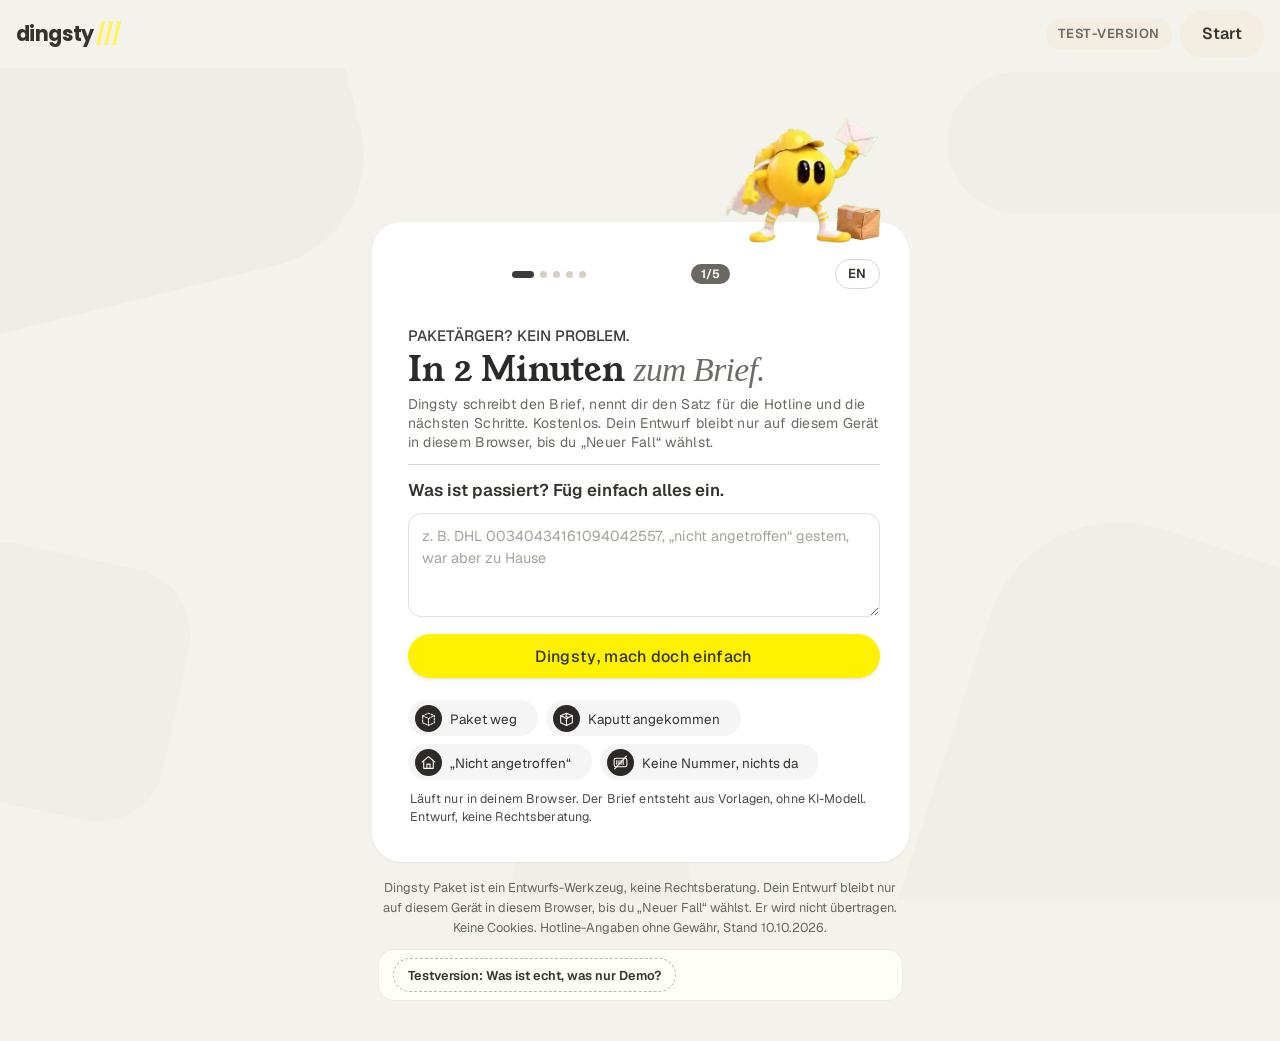
==== brief/index.html @ c8f21f04 "feat(dingsty): restore integrated paket and phone demo" ====
<!doctype html>
<html lang="de"><head><meta charset="utf-8"><meta name="viewport" content="width=device-width, initial-scale=1">
<title>Dingsty Paket: Brief an den Zusteller</title>
<meta name="description" content="Paket weg, kaputt oder nicht angetroffen? Dingsty führt dich in 5 kurzen Schritten zum fertigen Brief und zur richtigen Hotline. Kostenlos, nichts wird gespeichert.">
<style>
@font-face{font-family:"Poppins";font-weight:700;font-display:swap;src:url([data-uri]) format("woff")}
:root{--bg:#f4f2ed;--forest:#043f2e;--ink:#33332f;--muted:#6b665f;--y:#fff65d;--soft:#f3ecdd;--card:#fffdf8;--line:rgba(31,29,26,.12)}
*{box-sizing:border-box}html{-webkit-text-size-adjust:100%}
body{margin:0;min-height:100vh;background:var(--bg);overflow-x:hidden;color:var(--ink);font:17px/1.55 ui-sans-serif,system-ui,-apple-system,"Segoe UI",Roboto,sans-serif;display:flex;justify-content:center;padding:18px 14px 40px}
h1,h2,h3,.brand{font-family:"Poppins",ui-sans-serif,system-ui,sans-serif;font-weight:700;letter-spacing:-.03em}
.app{width:min(520px,100%)}
.top{display:flex;justify-content:space-between;align-items:center;padding:6px 4px 14px}
.brand{font-size:1.3rem}.brand i{font-style:normal;background:var(--y);border-radius:999px;padding:1px 9px;font-size:.72rem;margin-left:6px;vertical-align:3px}
.lang{min-width:48px;min-height:44px;border-radius:999px;border:1px solid var(--line);background:var(--card);font:inherit;font-weight:700;cursor:pointer}
.win{position:relative;background:var(--card);border:1px solid var(--line);border-radius:34px;box-shadow:0 24px 70px rgba(60,50,20,.12);padding:26px 20px 20px;overflow:visible;min-height:520px;margin-top:46px}
.prog{display:flex;justify-content:space-between;align-items:center;margin-bottom:14px;min-height:36px}
.dots{display:flex;gap:6px}.dots i{width:9px;height:9px;border-radius:50%;background:#e4dccb}.dots i.on{background:var(--ink);width:26px;border-radius:9px}.dots i.done{background:var(--forest)}
.pill{background:var(--y);border:1.5px solid var(--ink);border-radius:999px;font-weight:800;font-size:.85rem;padding:3px 12px}
.back{border:0;background:none;font:inherit;color:var(--muted);cursor:pointer;min-height:44px;padding:0 4px}
.slide{animation:in .38s cubic-bezier(.2,.8,.2,1)}
@keyframes in{from{opacity:0;transform:translateX(36px)}to{opacity:1;transform:none}}
@media (prefers-reduced-motion:reduce){.slide{animation:none}}
h1{font-size:clamp(1.8rem,7vw,2.3rem);line-height:1.05;margin:4px 0 8px}h2{font-size:1.5rem;line-height:1.1;margin:4px 0 8px}
.sub{color:var(--muted);margin:0 0 16px}
.hero{display:grid;grid-template-columns:1fr 78px;gap:10px;align-items:center}.hero img{width:78px;height:auto}
label.l{display:block;font-weight:700;margin:12px 0 6px;font-size:.95rem}
textarea,input[type=text],select{width:100%;font:inherit;border:1px solid rgba(31,29,26,.22);border-radius:16px;padding:12px 14px;background:#fff;color:var(--ink)}
textarea{min-height:92px;resize:vertical}
.go{margin-top:14px;width:100%;min-height:56px;border-radius:999px;border:1.5px solid var(--ink);background:var(--y);font:inherit;font-size:1.08rem;font-weight:800;cursor:pointer}
.go.dark{background:var(--ink);color:#fff}
.chips{display:flex;flex-wrap:wrap;gap:8px;margin-top:12px}
.chip{min-height:44px;padding:0 14px;border-radius:999px;border:1px solid var(--line);background:var(--soft);font:inherit;font-size:.95rem;cursor:pointer}
.chip.on{background:var(--ink);color:#fff;border-color:var(--ink)}
.two{display:grid;grid-template-columns:1fr 1fr;gap:10px}
.note{background:#fffbe0;border:1px dashed rgba(31,29,26,.3);border-radius:16px;padding:10px 14px;font-size:.92rem;margin:0 0 12px}
.letter{white-space:pre-wrap;background:#fff;border:1px solid var(--line);border-radius:18px;padding:14px;margin:10px 0;font-size:.95rem;max-height:46vh;overflow:auto}
.row{display:flex;gap:10px;flex-wrap:wrap;margin-top:10px}
.btn{min-height:48px;padding:0 18px;border-radius:999px;border:1.5px solid var(--ink);background:var(--card);font:inherit;font-weight:700;cursor:pointer}
.btn.primary{background:var(--ink);color:#fff}
.fine{font-size:.85rem;color:var(--muted);margin:10px 2px 0}
.hc{background:#fff;border:1px solid var(--line);border-radius:20px;padding:14px 16px;margin:10px 0}.hc h3{margin:0 0 4px;font-size:1.1rem}.hc .num{font-weight:800;font-size:1.15rem}.hc .num a{color:inherit}
.say{background:var(--y);border-radius:12px;padding:8px 12px;margin:8px 0;font-weight:700}.say small{display:block;font-weight:400;color:#3b3833}.unk{color:#8a3b12}
.meta{font-size:.85rem;color:var(--muted)}
.todo{list-style:none;padding:0;margin:8px 0}.todo li{display:flex;gap:12px;align-items:flex-start;background:#fff;border:1px solid var(--line);border-radius:16px;padding:12px 14px;margin:8px 0}
.todo input{width:22px;height:22px;margin-top:3px;flex:none}.todo li.ok{opacity:.5;text-decoration:line-through}
details{background:var(--card);border:1px solid var(--line);border-radius:16px;padding:8px 14px;margin:8px 0}summary{cursor:pointer;font-weight:700;min-height:36px;display:flex;align-items:center}
button:focus-visible,textarea:focus-visible,input:focus-visible,select:focus-visible,summary:focus-visible,a:focus-visible{outline:3px solid var(--ink);outline-offset:3px}
.end{text-align:center}.end img{width:120px;height:auto}
footer{color:var(--muted);font-size:.8rem;margin:16px 6px 0;text-align:center}
.mas{position:absolute;top:-58px;right:26px;width:92px;height:auto;pointer-events:none;z-index:2;animation:peek .6s cubic-bezier(.2,.8,.2,1) both}
@keyframes peek{from{transform:translateY(30px);opacity:0}to{transform:none;opacity:1}}
h1 em{font-family:Georgia,"Times New Roman",serif;font-weight:400;font-style:italic;color:#5a5a55;letter-spacing:-.02em}
.chips:has(.chip.on) .chip:not(.on){opacity:.5}.chip{transition:opacity .25s,background .25s}
.chip.on{background:var(--y);color:var(--ink);border-color:var(--ink);box-shadow:0 0 0 4px rgba(255,246,93,.45)}
.slide.out{animation:outk .2s ease-in forwards}@keyframes outk{to{opacity:0;transform:translateX(-30px)}}
.fly{position:fixed;font-size:28px;pointer-events:none;z-index:9;animation:fly 1s cubic-bezier(.2,.8,.2,1) forwards}
@keyframes fly{to{transform:translate(170px,-170px) rotate(25deg) scale(.5);opacity:0}}
@media (prefers-reduced-motion:reduce){.fly{display:none}.mas{animation:none}}
.hero{display:block}.hero img{display:none}

/* design note */
:root{--ease:cubic-bezier(.2,.8,.2,1);--taupe:#c9bfb2}
body{background:radial-gradient(1200px 500px at 50% -10%,#fffef6,transparent 70%),var(--bg)}
.app{width:min(600px,100%)}
.win{border:0;border-radius:30px;box-shadow:0 1px 0 #fff inset,0 30px 80px -30px rgba(60,50,20,.22),0 2px 10px rgba(60,50,20,.05);padding:30px 28px 22px;min-height:0;transition:min-height .4s var(--ease)}
/* Young Serif, (c) The Young Serif Project Authors, SIL Open Font License 1.1 */@font-face{font-family:"Young Serif";font-style:normal;font-weight:400;font-display:swap;src:url([data-uri]) format("truetype")}h1,h2{font-family:"Young Serif",Georgia,"Times New Roman",serif;font-weight:400;letter-spacing:-.015em}
h1{font-size:clamp(1.9rem,6.5vw,2.7rem);line-height:1.05;margin:2px 0 10px}h2{font-size:1.7rem}
h1 em,h2 em{font-weight:400;font-style:italic;color:#6d6d68}
.eyebrow{font-size:.68rem;letter-spacing:.16em;text-transform:uppercase;color:#6b665f;margin:0 0 6px}
.sub{font-size:.98rem;line-height:1.5;color:#6b665f;margin:0 0 14px;padding-bottom:14px;border-bottom:1px solid rgba(31,29,26,.14)}
label.l{font-weight:500;font-size:.95rem;color:#3b3833;margin:6px 0 8px}
textarea,input[type=text],select{border:1px solid rgba(31,29,26,.13);border-radius:14px;padding:13px 15px;font-size:.95rem;transition:border-color .25s,box-shadow .25s}
textarea:focus,input[type=text]:focus,select:focus{outline:0;border-color:#e9d94a;box-shadow:0 0 0 4px rgba(255,246,93,.4)}
textarea::placeholder{color:#a6a29b}textarea{min-height:76px}
.go{border:0;background:linear-gradient(#fff97a,#fff35e);box-shadow:0 8px 20px -10px rgba(190,170,0,.7),0 1px 0 rgba(255,255,255,.7) inset;font-family:"Young Serif",Georgia,"Times New Roman",serif;font-size:1.12rem;font-weight:400;min-height:52px;color:#33332f;transition:transform .25s var(--ease),box-shadow .25s var(--ease)}
.go::after{content:"  \2192";display:inline-block;transition:transform .25s var(--ease)}
.go:hover{transform:translateY(-1px);box-shadow:0 12px 24px -10px rgba(190,170,0,.8)}.go:hover::after{transform:translateX(4px)}.go:active{transform:scale(.99)}
.go.dark{background:var(--ink);color:#fff;box-shadow:0 8px 20px -10px rgba(0,0,0,.5)}
.chips{gap:7px;margin-top:10px}
.chip{min-height:34px;padding:0 12px;font-size:.84rem;border:0;background:#f4eee2;box-shadow:0 0 0 1px rgba(31,29,26,.06) inset;transition:transform .25s var(--ease),background .25s,opacity .3s,box-shadow .3s}
.chip:hover{transform:translateY(-1px);background:#efe6d3}
.chip.on{background:#fff35e;border:0;color:var(--ink);box-shadow:0 6px 16px -8px rgba(190,170,0,.8)}
.btn{border:0;background:#f4eee2;min-height:44px;font-weight:600;transition:transform .25s var(--ease),background .25s}.btn:hover{transform:translateY(-1px);background:#efe6d3}
.btn.primary{background:var(--ink);color:#fff}
.pill{background:#d8cfc4;border:0;color:#fff;font-weight:700;font-size:.8rem;padding:4px 12px}
.dots i{width:7px;height:7px;transition:all .35s var(--ease)}.dots i.on{width:22px}
.hc,.letter,.todo li,details{border-color:rgba(31,29,26,.08)}
.fine{font-size:.78rem}
.mas{width:78px;top:-50px;right:34px}
.side{display:none}
@media (min-width:1000px){
 .app{width:min(640px,100%);position:relative}
 .side{display:block;position:fixed;pointer-events:none;z-index:1;height:auto;animation:sway 7s ease-in-out infinite}
 .side.l{left:max(1vw,calc(50% - 560px));top:34%;width:150px;transform-origin:50% 100%}
 .side.r{right:max(1vw,calc(50% - 560px));bottom:8%;width:190px;animation-delay:-3s}
 .win{z-index:2}
}
@keyframes sway{0%,100%{transform:translateY(0) rotate(-1.5deg)}50%{transform:translateY(-8px) rotate(1.5deg)}}
.script{display:none}
@media (min-width:1000px){.script{display:block;position:fixed;right:max(2vw,calc(50% - 540px));top:26%;font:italic 1.3rem/1.2 Georgia,serif;color:#55524c;transform:rotate(-6deg);max-width:170px}}
@media (prefers-reduced-motion:reduce){.side{animation:none}.go,.chip,.btn{transition:none}}
@media (max-width:420px){.win{padding:26px 18px 18px}}

/* FX: yellow dash burst (the /// from the logo) + soft light that follows the pointer */
.dash{position:fixed;width:3px;height:14px;border-radius:3px;background:#ffd800;pointer-events:none;z-index:9;transform-origin:50% 50%;animation:dash .75s cubic-bezier(.2,.8,.2,1) forwards}
@keyframes dash{from{opacity:1;transform:translate(0,0) rotate(var(--a)) scaleY(.6)}to{opacity:0;transform:translate(var(--dx),var(--dy)) rotate(var(--a)) scaleY(1.3)}}
.win::before{content:"";position:absolute;inset:0;border-radius:inherit;pointer-events:none;background:radial-gradient(260px circle at var(--mx,50%) var(--my,0%),rgba(255,246,93,.22),transparent 70%);opacity:var(--mo,0);transition:opacity .4s}
@media (prefers-reduced-motion:reduce){.dash{display:none}.win::before{display:none}}

/* design note */
:root{--eo:cubic-bezier(.38,.005,.215,1);--ei:cubic-bezier(.755,.05,.855,.06);--hov:180ms}
.go,.chip,.btn,.lang{transition:transform var(--hov) var(--eo),border-color var(--hov) var(--eo),background-color var(--hov) var(--eo),filter var(--hov) var(--eo),box-shadow var(--hov) var(--eo),opacity var(--hov) var(--eo)}
.go:hover,.chip:hover,.btn:hover,.lang:hover,.go:focus-visible,.chip:focus-visible,.btn:focus-visible{transform:translateY(-1px);filter:brightness(1.05)}
.go:active,.chip:active,.btn:active{transform:translateY(0);transition-duration:90ms;transition-timing-function:var(--ei)}
.go{background:#fff35e}.go:hover{box-shadow:0 10px 22px -12px rgba(190,170,0,.7)}
.go::after{transition:transform var(--hov) var(--eo)}.go:hover::after{transform:translateX(2px)}
.chip,.btn{background:rgba(31,29,26,.045);box-shadow:none;border:1px solid transparent}
.chip:hover,.btn:hover{background:rgba(31,29,26,.075);border-color:rgba(31,29,26,.12)}
.chip.on{background:#fff35e;border-color:rgba(190,170,0,.45);box-shadow:none}
.btn.primary{background:var(--ink);color:#fff}.btn.primary:hover{background:var(--ink)}
.lang{border:1px solid rgba(31,29,26,.1);background:rgba(255,255,255,.6)}
.slide{animation-duration:.42s;animation-timing-function:var(--eo)}

/* RC8: much calmer. no side mascots, no script note, no pointer glow, smaller everything */
.side,.script,.win::before{display:none!important}
.app{width:min(520px,100%)}
.win{padding:24px 22px 18px;box-shadow:0 20px 50px -30px rgba(60,50,20,.18)}
h1{font-size:clamp(1.6rem,5.5vw,2.1rem);margin:0 0 8px}h2{font-size:1.4rem}
.eyebrow{font-size:.64rem}
.sub{font-size:.9rem;margin-bottom:12px;padding-bottom:12px}
label.l{font-size:.88rem}
textarea,input[type=text],select{font-size:.9rem;padding:11px 13px}textarea{min-height:64px}
.go{min-height:44px;font-size:1rem;margin-top:10px;box-shadow:none}.go:hover{box-shadow:none}
.chip{min-height:30px;padding:0 10px;font-size:.78rem}
.chips{gap:6px}
.btn{min-height:38px;font-size:.88rem;padding:0 14px}
.mas{width:60px;top:-40px;right:28px}
.pill{font-size:.72rem;padding:2px 10px}

/* RC9: simpler steps 2 and 3 */
.sum{list-style:none;margin:6px 0 12px;padding:0}
.sum li{display:flex;justify-content:space-between;gap:12px;padding:11px 2px;border-bottom:1px solid rgba(31,29,26,.1);font-size:1rem}
.sum li b{font-weight:500;color:#6b665f;font-size:.88rem}.sum li span{font-weight:600;text-align:right}
.more{background:none;border:0;padding:0;margin:12px 0 0}.more summary{justify-content:center;color:#6b665f;font-weight:500;font-size:.88rem;min-height:34px;list-style:none}
.more summary::-webkit-details-marker{display:none}.more[open] summary{margin-bottom:6px}
.btn.next{width:100%;margin-top:8px;background:none}
.letter{max-height:34vh;font-size:.9rem;margin:8px 0}
.note{display:none}

/* RC10: quiet moving shapes on the empty background (labs.google style, own shapes) */
.bg{position:fixed;inset:0;z-index:0;pointer-events:none;overflow:hidden}
.bg .blob{position:absolute;border-radius:50%;filter:blur(46px);opacity:.55;animation:drift 18s ease-in-out infinite}
.bg .b1{width:34vmax;height:34vmax;left:-10vmax;top:-8vmax;background:#fff7a8}
.bg .b2{width:30vmax;height:30vmax;right:-8vmax;top:20vh;background:#d9ecff;animation-delay:-6s}
.bg .b3{width:26vmax;height:26vmax;left:12vw;bottom:-12vmax;background:#ffd9c9;animation-delay:-11s}
@keyframes drift{0%,100%{transform:translate(0,0) scale(1)}50%{transform:translate(4vmax,3vmax) scale(1.08)}}
.bg .row{position:absolute;left:0;right:0;bottom:0;display:flex;align-items:flex-end;justify-content:center;gap:0;height:clamp(70px,12vw,130px);padding:0 3vw;opacity:.9}
.bg .sh{flex:1 1 0;max-width:19%;height:100%;position:relative}
.bg .sh i{position:absolute;inset:0;display:block;animation:morph 10s ease-in-out infinite}
.bg .s1 i{background:#cdeed2;border-radius:26% 26% 0 0/22% 22% 0 0;animation-name:m1}
@keyframes m1{0%,100%{border-radius:26% 26% 0 0/22% 22% 0 0}50%{border-radius:48% 48% 0 0/38% 38% 0 0}}
.bg .s2 i{background:#ffd9c9;border-radius:22% 22% 0 0;animation-name:m2;animation-delay:-2s}
@keyframes m2{0%,100%{inset:0}50%{inset:14% 0 0 0}}
.bg .s3 i{background:#fff35e;border-radius:50% 50% 0 0/60% 60% 0 0;animation-name:m5;animation-delay:-4s}
.bg .s4 i{background:#e3dbff;clip-path:polygon(50% 0,100% 18%,100% 100%,0 100%,0 18%);animation-name:m4;animation-delay:-3s}
@keyframes m4{0%,100%{clip-path:polygon(50% 0,100% 18%,100% 100%,0 100%,0 18%)}50%{clip-path:polygon(40% 6%,96% 12%,100% 100%,0 100%,4% 26%)}}
.bg .s5 i{background:#cfe8ff;border-radius:50% 50% 0 0/60% 60% 0 0;animation-name:m5;animation-delay:-5s}
@keyframes m5{0%,100%{border-radius:50% 50% 0 0/60% 60% 0 0}50%{border-radius:30% 70% 0 0/40% 70% 0 0}}
.app,footer{position:relative;z-index:1}
@media (max-width:560px){.bg .s5,.bg .s4{display:none}.bg .sh{max-width:none}}
@media (prefers-reduced-motion:reduce){.bg .blob,.bg .sh i{animation:none}}

/* RC11: Google-Labs style: big, flat, hard-edged rounded shapes, tone-on-tone (a bit darker than the linen background) */
.bg .blob,.bg .row{display:none}
.bg .g{position:absolute;display:block;animation:gmorph 16s ease-in-out infinite}
.bg .g1{width:44vmax;height:36vmax;left:-14vmax;top:-12vmax;background:#efebe4;border-radius:0 0 60% 40%/0 0 70% 55%;animation-name:g1}
.bg .g2{width:46vmax;height:44vmax;right:-16vmax;bottom:-14vmax;background:#efebe4;border-radius:44% 56% 8% 62%/52% 40% 60% 48%;animation-name:g2;animation-delay:-5s}
.bg .g3{width:22vmax;height:22vmax;left:-8vmax;bottom:6vh;background:#efebe4;border-radius:50%;animation-name:g3;animation-delay:-9s}
@keyframes g1{0%,100%{transform:translate(0,0) rotate(0);border-radius:0 0 60% 40%/0 0 70% 55%}50%{transform:translate(2vmax,1.5vmax) rotate(3deg);border-radius:0 0 42% 58%/0 0 52% 72%}}
@keyframes g2{0%,100%{transform:translate(0,0) rotate(0);border-radius:44% 56% 8% 62%/52% 40% 60% 48%}50%{transform:translate(-2vmax,-2vmax) rotate(-4deg);border-radius:58% 42% 12% 50%/40% 56% 44% 60%}}
@keyframes g3{0%,100%{transform:translate(0,0) scale(1)}50%{transform:translate(2vmax,-2vmax) scale(1.07)}}
@media (prefers-reduced-motion:reduce){.bg .g{animation:none}}

/* RC12: shapes spin and leave on each step (driven by the step, like Google Labs on scroll) */
.bg .g{animation:none!important;transition:transform 1.1s cubic-bezier(.38,.005,.215,1),border-radius 1.1s cubic-bezier(.38,.005,.215,1);transform:translate(var(--x,0),var(--y,0)) rotate(var(--r,0deg))}
.bg.st1 .g1{--x:0;--y:0;--r:0deg}.bg.st1 .g2{--x:0;--y:0;--r:0deg}.bg.st1 .g3{--x:0;--y:0;--r:0deg}
.bg.st2 .g1{--x:-30vmax;--y:-20vmax;--r:-120deg}.bg.st2 .g2{--x:-22vmax;--y:-8vmax;--r:70deg}.bg.st2 .g3{--x:60vw;--y:-30vh;--r:90deg}
.bg.st3 .g1{--x:56vw;--y:6vh;--r:140deg}.bg.st3 .g2{--x:-4vmax;--y:-4vmax;--r:-30deg}.bg.st3 .g3{--x:-30vmax;--y:20vh;--r:0deg}
.bg.st4 .g1{--x:8vw;--y:-6vmax;--r:200deg}.bg.st4 .g2{--x:30vmax;--y:20vmax;--r:160deg}.bg.st4 .g3{--x:62vw;--y:-8vh;--r:240deg}
.bg.st5 .g1{--x:0;--y:0;--r:360deg}.bg.st5 .g2{--x:0;--y:0;--r:-360deg}.bg.st5 .g3{--x:10vw;--y:-6vh;--r:180deg}
@media (prefers-reduced-motion:reduce){.bg .g{transition:none}}

/* RC13: big squares with rounded edges (squircles), like labs.google */
.bg .g{border-radius:22%!important;transform:translate(var(--x,0),var(--y,0)) rotate(var(--r,0deg))}
.bg .g1{width:40vmax;height:40vmax;left:-14vmax;top:-16vmax;--r0:-14deg;background:#efebe4}
.bg .g2{width:48vmax;height:48vmax;right:-20vmax;bottom:-22vmax;background:#efebe4}
.bg .g3{width:20vmax;height:20vmax;left:-6vmax;bottom:10vh;border-radius:26%!important;background:#efebe4}
.bg.st1 .g1{--r:-14deg}.bg.st1 .g2{--r:18deg}.bg.st1 .g3{--r:12deg}
@keyframes bob{0%,100%{translate:0 0}50%{translate:0 -1.2vmax}}
.bg .g1{animation:bob 11s ease-in-out infinite!important}.bg .g2{animation:bob 13s ease-in-out -4s infinite!important}.bg .g3{animation:bob 9s ease-in-out -2s infinite!important}
@media (prefers-reduced-motion:reduce){.bg .g{animation:none!important}}

/* RC14: 50% lighter; shapes leave the screen and come back from another side */
.bg .g{opacity:.5;transition:transform 1.1s cubic-bezier(.38,.005,.215,1),opacity .8s ease}
.bg.away .g1{transform:translate(-70vmax,-40vmax) rotate(120deg)}.bg.away .g2{transform:translate(70vmax,50vmax) rotate(-120deg)}.bg.away .g3{transform:translate(-60vmax,30vmax) rotate(160deg)}
.bg.away .g{opacity:0}
.bg.snap .g{transition:none!important}
.bg.snap.away .g{transform:translate(var(--ex,40vmax),var(--ey,-40vmax)) rotate(calc(var(--r,0deg) - 100deg))}
@media (prefers-reduced-motion:reduce){.bg .g{transition:none}}

/* RC15: logo in the corner, shapes 30% lighter (right one lighter still), everything faster */
.corner{position:fixed;top:14px;left:22px;z-index:5;text-decoration:none;color:var(--ink);font:700 1.7rem/1 "Poppins",ui-sans-serif,system-ui,sans-serif;letter-spacing:-.04em;display:flex;align-items:baseline;gap:2px}
.corner b{color:#ffd800;font-weight:800;letter-spacing:-.12em;margin-left:5px;font-style:italic;transition:transform .3s cubic-bezier(.38,.005,.215,1)}
.corner:hover b{transform:translateX(3px)}
.corner small{margin-left:8px;background:#fff35e;border-radius:999px;padding:2px 9px;font-size:.62rem;letter-spacing:0;font-weight:700}
.brand{display:none}
.bg .g{opacity:.35;transition:transform .7s cubic-bezier(.38,.005,.215,1),opacity .5s ease}
.bg .g2{opacity:.22}
.bg.away .g{opacity:0}
.bg .g1{animation-duration:6s!important}.bg .g2{animation-duration:7s!important}.bg .g3{animation-duration:5s!important}
@media (max-width:420px){.corner{font-size:1.35rem;left:14px}}

/* RC16: shapes fully leave the frame and fade back in; one shape hops; big Dingsty with a job on every step */
.bg.away .g1{transform:translate(-130vmax,-90vmax) rotate(160deg)}.bg.away .g2{transform:translate(130vmax,110vmax) rotate(-160deg)}.bg.away .g3{transform:translate(-110vmax,60vmax) rotate(200deg)}
.bg.away .g{opacity:0}
.bg.snap.away .g{opacity:0}
.bg .g{transition:transform .8s cubic-bezier(.38,.005,.215,1),opacity .9s ease .1s}
@keyframes hop{0%,78%,100%{translate:0 0;scale:1 1}84%{translate:0 -3vmax;scale:.97 1.04}90%{translate:0 0;scale:1.04 .96}94%{translate:0 -1vmax;scale:1 1}}
.bg .g3{animation:hop 5s ease-in-out infinite!important}
.bg .g1{animation:bob 6s ease-in-out infinite!important}
.win{margin-top:110px}
.mas{width:170px;top:-132px;right:18px;transform-origin:50% 100%}
@keyframes wave{0%,100%{transform:rotate(-3deg)}50%{transform:rotate(4deg) translateY(-4px)}}
@keyframes type{0%,100%{transform:translateY(0)}25%{transform:translateY(-6px) rotate(-2deg)}50%{transform:translateY(0)}75%{transform:translateY(-4px) rotate(2deg)}}
@keyframes run{0%{transform:translateX(-40px) rotate(-4deg)}50%{transform:translateX(8px) rotate(3deg) translateY(-6px)}100%{transform:translateX(-40px) rotate(-4deg)}}
@keyframes jump{0%,100%{transform:translateY(0) scale(1,1)}40%{transform:translateY(-26px) scale(.96,1.05)}55%{transform:translateY(0) scale(1.06,.94)}}
.mas.m1{animation:peek .6s cubic-bezier(.2,.8,.2,1) both,wave 3.2s ease-in-out .6s infinite}
.mas.m2{animation:peek .6s cubic-bezier(.2,.8,.2,1) both,type 2.4s ease-in-out .6s infinite}
.mas.m3{animation:peek .6s cubic-bezier(.2,.8,.2,1) both,type 1.8s ease-in-out .6s infinite}
.mas.m4{animation:peek .6s cubic-bezier(.2,.8,.2,1) both,run 3s ease-in-out .6s infinite}
.mas.m5{animation:peek .6s cubic-bezier(.2,.8,.2,1) both,jump 1.6s ease-in-out .6s infinite}
@media (max-width:520px){.mas{width:120px;top:-92px}.win{margin-top:84px}}
@media (prefers-reduced-motion:reduce){.mas,.bg .g{animation:none!important}}

/* RC17: three steps. Step 3 = letter, copy, open in email, call, checklist */
.mas.m3{animation:peek .6s cubic-bezier(.2,.8,.2,1) both,jump 1.6s ease-in-out .6s infinite}
a.btn.mail{display:flex;align-items:center;justify-content:center;width:100%;margin-top:8px;text-decoration:none;color:var(--ink)}

/* RC18: email via Gmail / Outlook / mail app; shapes keep drifting and turning smoothly, like big soft stones on water */
.mails{display:flex;gap:8px;margin-top:8px}.mails .btn.mail{margin-top:0;flex:1;width:auto}
@keyframes turn1{0%{rotate:0deg}50%{rotate:9deg}100%{rotate:0deg}}
@keyframes turn2{0%{rotate:0deg}50%{rotate:-8deg}100%{rotate:0deg}}
@keyframes drift1{0%,100%{translate:0 0}50%{translate:2.5vmax 2vmax}}
@keyframes drift2{0%,100%{translate:0 0}50%{translate:-3vmax -2vmax}}
.bg .g1{animation:drift1 9s cubic-bezier(.45,0,.55,1) infinite,turn1 14s cubic-bezier(.45,0,.55,1) infinite!important}
.bg .g2{animation:drift2 11s cubic-bezier(.45,0,.55,1) infinite,turn2 17s cubic-bezier(.45,0,.55,1) infinite!important}
.bg .g3{animation:hop 5s ease-in-out infinite,turn1 10s cubic-bezier(.45,0,.55,1) infinite!important}
@media (prefers-reduced-motion:reduce){.bg .g{animation:none!important}}

/* RC19: real logo */
.corner img{height:40px;width:auto;display:block}
.corner{align-items:center;gap:0}
.corner b{font-size:1.5rem;margin-left:8px;line-height:1}
@media (max-width:420px){.corner img{height:30px}}

/* RC20: bigger paket tag, pixel mail, dock-style rollover, pixel-hand cursor, livelier shapes */
.corner small{font-size:1rem;padding:5px 14px;margin-left:10px}
.corner b{font-size:1.9rem}
.pxmail{display:flex;justify-content:center;margin-top:12px}
.pxm{image-rendering:pixelated;animation:pxb 1.2s steps(2,end) infinite}
@keyframes pxb{0%,100%{transform:translateY(0)}50%{transform:translateY(-4px)}}
.go,.chip,.btn,.mails a,.lang,.corner,summary{cursor:url("data:image/svg+xml,%3Csvg%20xmlns%3D%22http%3A//www.w3.org/2000/svg%22%20width%3D%2220%22%20height%3D%2224%22%20viewBox%3D%220%200%2010%2012%22%20shape-rendering%3D%22crispEdges%22%3E%3Crect%20x%3D%224%22%20y%3D%220%22%20width%3D%222%22%20height%3D%225%22%20fill%3D%22%2333332f%22/%3E%3Crect%20x%3D%222%22%20y%3D%225%22%20width%3D%227%22%20height%3D%226%22%20fill%3D%22%2333332f%22/%3E%3Crect%20x%3D%220%22%20y%3D%226%22%20width%3D%222%22%20height%3D%223%22%20fill%3D%22%2333332f%22/%3E%3Crect%20x%3D%229%22%20y%3D%226%22%20width%3D%221%22%20height%3D%224%22%20fill%3D%22%2333332f%22/%3E%3Crect%20x%3D%223%22%20y%3D%2211%22%20width%3D%225%22%20height%3D%221%22%20fill%3D%22%2333332f%22/%3E%3Crect%20x%3D%224%22%20y%3D%221%22%20width%3D%222%22%20height%3D%224%22%20fill%3D%22%23fff%22/%3E%3Crect%20x%3D%223%22%20y%3D%226%22%20width%3D%225%22%20height%3D%224%22%20fill%3D%22%23fff%22/%3E%3Crect%20x%3D%221%22%20y%3D%227%22%20width%3D%221%22%20height%3D%221%22%20fill%3D%22%23fff%22/%3E%3C/svg%3E") 9 0,pointer}
.dock>*{transform-origin:50% 100%;will-change:transform}
.bg .g4{width:34vmax;height:11vmax;right:-8vmax;top:8vh;background:#efebe4;border-radius:999px!important;opacity:.3;--r:-24deg;animation:drift2 7s cubic-bezier(.45,0,.55,1) infinite,turn2 9s cubic-bezier(.45,0,.55,1) infinite!important}
.bg .g5{width:14vmax;height:14vmax;left:40vw;bottom:-6vmax;background:#efebe4;border-radius:50%!important;opacity:.3;animation:hop 4s ease-in-out -1s infinite!important}
@keyframes drift1b{0%,100%{translate:0 0}50%{translate:7vmax 5vmax}}
@keyframes drift2b{0%,100%{translate:0 0}50%{translate:-8vmax -6vmax}}
@keyframes turn1b{0%,100%{rotate:-12deg}50%{rotate:24deg}}
@keyframes turn2b{0%,100%{rotate:10deg}50%{rotate:-28deg}}
.bg .g1{animation:drift1b 6s cubic-bezier(.45,0,.55,1) infinite,turn1b 8s cubic-bezier(.45,0,.55,1) infinite!important}
.bg .g2{animation:drift2b 7s cubic-bezier(.45,0,.55,1) infinite,turn2b 10s cubic-bezier(.45,0,.55,1) infinite!important}
.bg .g3{animation:hop 3.6s ease-in-out infinite,turn1b 7s cubic-bezier(.45,0,.55,1) infinite!important}
.bg.away .g4{transform:translate(120vmax,-60vmax) rotate(80deg)}.bg.away .g5{transform:translate(20vmax,80vmax) rotate(200deg)}
.bg.snap.away .g4,.bg.snap.away .g5{transform:translate(var(--ex,40vmax),var(--ey,-40vmax))}
@media (prefers-reduced-motion:reduce){.pxm{animation:none}.bg .g{animation:none!important}}

/* design note */
.app{position:relative}
.stack{position:absolute;left:0;width:100%;pointer-events:none;z-index:0}
.stack i{position:absolute;inset:0;border-radius:30px;transition:transform .9s cubic-bezier(.38,.005,.215,1),background-color .6s ease;will-change:transform}
.stack .c1{background:#fff35e;transform:translate(var(--x1,10px),var(--y1,12px)) rotate(var(--r1,4deg))}
.stack .c2{background:#043f2e;transform:translate(var(--x2,-10px),var(--y2,18px)) rotate(var(--r2,-5deg))}
.win{position:relative;z-index:1;overflow:visible}
.stack.s1{--x1:12px;--y1:14px;--r1:4deg;--x2:-14px;--y2:20px;--r2:-5deg}
.stack.s2{--x1:-16px;--y1:10px;--r1:-6deg;--x2:14px;--y2:22px;--r2:7deg}
.stack.s3{--x1:20px;--y1:-8px;--r1:9deg;--x2:-22px;--y2:12px;--r2:-10deg}
.stack.s3 .c1{background:#ffd800}
.stack.pop i{transition-duration:.18s;transform:translate(0,0) rotate(0) scale(.97)}
.slide{animation:cardin .55s cubic-bezier(.38,.005,.215,1) both}
@keyframes cardin{from{opacity:0;transform:translateY(34px) rotate(1.6deg) scale(.97)}to{opacity:1;transform:none}}
.slide.out{animation:cardout .22s cubic-bezier(.755,.05,.855,.06) forwards}
@keyframes cardout{to{opacity:0;transform:translateY(-22px) rotate(-1.4deg) scale(.97)}}
@media (prefers-reduced-motion:reduce){.stack i{transition:none}.slide{animation:none}}
@media (max-width:520px){.stack i{border-radius:26px}}
.stack{display:none!important}
/* RC24: proper pixel pointing hand (white, black outline), only over clickable things */
.go,.chip,.btn,.mails a,.lang,.corner,summary,button,a{cursor:url("data:image/svg+xml,%3Csvg%20xmlns%3D%22http%3A//www.w3.org/2000/svg%22%20width%3D%2228%22%20height%3D%2232%22%20viewBox%3D%220%200%2014%2016%22%20shape-rendering%3D%22crispEdges%22%3E%3Crect%20x%3D%224%22%20y%3D%220%22%20width%3D%221.02%22%20height%3D%221.02%22%20fill%3D%22%2333332f%22/%3E%3Crect%20x%3D%225%22%20y%3D%220%22%20width%3D%221.02%22%20height%3D%221.02%22%20fill%3D%22%2333332f%22/%3E%3Crect%20x%3D%223%22%20y%3D%221%22%20width%3D%221.02%22%20height%3D%221.02%22%20fill%3D%22%2333332f%22/%3E%3Crect%20x%3D%224%22%20y%3D%221%22%20width%3D%221.02%22%20height%3D%221.02%22%20fill%3D%22%23fff%22/%3E%3Crect%20x%3D%225%22%20y%3D%221%22%20width%3D%221.02%22%20height%3D%221.02%22%20fill%3D%22%23fff%22/%3E%3Crect%20x%3D%226%22%20y%3D%221%22%20width%3D%221.02%22%20height%3D%221.02%22%20fill%3D%22%2333332f%22/%3E%3Crect%20x%3D%223%22%20y%3D%222%22%20width%3D%221.02%22%20height%3D%221.02%22%20fill%3D%22%2333332f%22/%3E%3Crect%20x%3D%224%22%20y%3D%222%22%20width%3D%221.02%22%20height%3D%221.02%22%20fill%3D%22%23fff%22/%3E%3Crect%20x%3D%225%22%20y%3D%222%22%20width%3D%221.02%22%20height%3D%221.02%22%20fill%3D%22%23fff%22/%3E%3Crect%20x%3D%226%22%20y%3D%222%22%20width%3D%221.02%22%20height%3D%221.02%22%20fill%3D%22%2333332f%22/%3E%3Crect%20x%3D%223%22%20y%3D%223%22%20width%3D%221.02%22%20height%3D%221.02%22%20fill%3D%22%2333332f%22/%3E%3Crect%20x%3D%224%22%20y%3D%223%22%20width%3D%221.02%22%20height%3D%221.02%22%20fill%3D%22%23fff%22/%3E%3Crect%20x%3D%225%22%20y%3D%223%22%20width%3D%221.02%22%20height%3D%221.02%22%20fill%3D%22%23fff%22/%3E%3Crect%20x%3D%226%22%20y%3D%223%22%20width%3D%221.02%22%20height%3D%221.02%22%20fill%3D%22%2333332f%22/%3E%3Crect%20x%3D%223%22%20y%3D%224%22%20width%3D%221.02%22%20height%3D%221.02%22%20fill%3D%22%2333332f%22/%3E%3Crect%20x%3D%224%22%20y%3D%224%22%20width%3D%221.02%22%20height%3D%221.02%22%20fill%3D%22%23fff%22/%3E%3Crect%20x%3D%225%22%20y%3D%224%22%20width%3D%221.02%22%20height%3D%221.02%22%20fill%3D%22%23fff%22/%3E%3Crect%20x%3D%226%22%20y%3D%224%22%20width%3D%221.02%22%20height%3D%221.02%22%20fill%3D%22%2333332f%22/%3E%3Crect%20x%3D%227%22%20y%3D%224%22%20width%3D%221.02%22%20height%3D%221.02%22%20fill%3D%22%2333332f%22/%3E%3Crect%20x%3D%228%22%20y%3D%224%22%20width%3D%221.02%22%20height%3D%221.02%22%20fill%3D%22%2333332f%22/%3E%3Crect%20x%3D%223%22%20y%3D%225%22%20width%3D%221.02%22%20height%3D%221.02%22%20fill%3D%22%2333332f%22/%3E%3Crect%20x%3D%224%22%20y%3D%225%22%20width%3D%221.02%22%20height%3D%221.02%22%20fill%3D%22%23fff%22/%3E%3Crect%20x%3D%225%22%20y%3D%225%22%20width%3D%221.02%22%20height%3D%221.02%22%20fill%3D%22%23fff%22/%3E%3Crect%20x%3D%226%22%20y%3D%225%22%20width%3D%221.02%22%20height%3D%221.02%22%20fill%3D%22%2333332f%22/%3E%3Crect%20x%3D%227%22%20y%3D%225%22%20width%3D%221.02%22%20height%3D%221.02%22%20fill%3D%22%23fff%22/%3E%3Crect%20x%3D%228%22%20y%3D%225%22%20width%3D%221.02%22%20height%3D%221.02%22%20fill%3D%22%23fff%22/%3E%3Crect%20x%3D%229%22%20y%3D%225%22%20width%3D%221.02%22%20height%3D%221.02%22%20fill%3D%22%2333332f%22/%3E%3Crect%20x%3D%2210%22%20y%3D%225%22%20width%3D%221.02%22%20height%3D%221.02%22%20fill%3D%22%2333332f%22/%3E%3Crect%20x%3D%2211%22%20y%3D%225%22%20width%3D%221.02%22%20height%3D%221.02%22%20fill%3D%22%2333332f%22/%3E%3Crect%20x%3D%221%22%20y%3D%226%22%20width%3D%221.02%22%20height%3D%221.02%22%20fill%3D%22%2333332f%22/%3E%3Crect%20x%3D%222%22%20y%3D%226%22%20width%3D%221.02%22%20height%3D%221.02%22%20fill%3D%22%2333332f%22/%3E%3Crect%20x%3D%223%22%20y%3D%226%22%20width%3D%221.02%22%20height%3D%221.02%22%20fill%3D%22%2333332f%22/%3E%3Crect%20x%3D%224%22%20y%3D%226%22%20width%3D%221.02%22%20height%3D%221.02%22%20fill%3D%22%23fff%22/%3E%3Crect%20x%3D%225%22%20y%3D%226%22%20width%3D%221.02%22%20height%3D%221.02%22%20fill%3D%22%23fff%22/%3E%3Crect%20x%3D%226%22%20y%3D%226%22%20width%3D%221.02%22%20height%3D%221.02%22%20fill%3D%22%2333332f%22/%3E%3Crect%20x%3D%227%22%20y%3D%226%22%20width%3D%221.02%22%20height%3D%221.02%22%20fill%3D%22%23fff%22/%3E%3Crect%20x%3D%228%22%20y%3D%226%22%20width%3D%221.02%22%20height%3D%221.02%22%20fill%3D%22%23fff%22/%3E%3Crect%20x%3D%229%22%20y%3D%226%22%20width%3D%221.02%22%20height%3D%221.02%22%20fill%3D%22%2333332f%22/%3E%3Crect%20x%3D%2210%22%20y%3D%226%22%20width%3D%221.02%22%20height%3D%221.02%22%20fill%3D%22%23fff%22/%3E%3Crect%20x%3D%2211%22%20y%3D%226%22%20width%3D%221.02%22%20height%3D%221.02%22%20fill%3D%22%23fff%22/%3E%3Crect%20x%3D%2212%22%20y%3D%226%22%20width%3D%221.02%22%20height%3D%221.02%22%20fill%3D%22%2333332f%22/%3E%3Crect%20x%3D%220%22%20y%3D%227%22%20width%3D%221.02%22%20height%3D%221.02%22%20fill%3D%22%2333332f%22/%3E%3Crect%20x%3D%221%22%20y%3D%227%22%20width%3D%221.02%22%20height%3D%221.02%22%20fill%3D%22%23fff%22/%3E%3Crect%20x%3D%222%22%20y%3D%227%22%20width%3D%221.02%22%20height%3D%221.02%22%20fill%3D%22%23fff%22/%3E%3Crect%20x%3D%223%22%20y%3D%227%22%20width%3D%221.02%22%20height%3D%221.02%22%20fill%3D%22%2333332f%22/%3E%3Crect%20x%3D%224%22%20y%3D%227%22%20width%3D%221.02%22%20height%3D%221.02%22%20fill%3D%22%23fff%22/%3E%3Crect%20x%3D%225%22%20y%3D%227%22%20width%3D%221.02%22%20height%3D%221.02%22%20fill%3D%22%23fff%22/%3E%3Crect%20x%3D%226%22%20y%3D%227%22%20width%3D%221.02%22%20height%3D%221.02%22%20fill%3D%22%23fff%22/%3E%3Crect%20x%3D%227%22%20y%3D%227%22%20width%3D%221.02%22%20height%3D%221.02%22%20fill%3D%22%23fff%22/%3E%3Crect%20x%3D%228%22%20y%3D%227%22%20width%3D%221.02%22%20height%3D%221.02%22%20fill%3D%22%23fff%22/%3E%3Crect%20x%3D%229%22%20y%3D%227%22%20width%3D%221.02%22%20height%3D%221.02%22%20fill%3D%22%23fff%22/%3E%3Crect%20x%3D%2210%22%20y%3D%227%22%20width%3D%221.02%22%20height%3D%221.02%22%20fill%3D%22%23fff%22/%3E%3Crect%20x%3D%2211%22%20y%3D%227%22%20width%3D%221.02%22%20height%3D%221.02%22%20fill%3D%22%23fff%22/%3E%3Crect%20x%3D%2212%22%20y%3D%227%22%20width%3D%221.02%22%20height%3D%221.02%22%20fill%3D%22%23fff%22/%3E%3Crect%20x%3D%2213%22%20y%3D%227%22%20width%3D%221.02%22%20height%3D%221.02%22%20fill%3D%22%2333332f%22/%3E%3Crect%20x%3D%220%22%20y%3D%228%22%20width%3D%221.02%22%20height%3D%221.02%22%20fill%3D%22%2333332f%22/%3E%3Crect%20x%3D%221%22%20y%3D%228%22%20width%3D%221.02%22%20height%3D%221.02%22%20fill%3D%22%23fff%22/%3E%3Crect%20x%3D%222%22%20y%3D%228%22%20width%3D%221.02%22%20height%3D%221.02%22%20fill%3D%22%23fff%22/%3E%3Crect%20x%3D%223%22%20y%3D%228%22%20width%3D%221.02%22%20height%3D%221.02%22%20fill%3D%22%23fff%22/%3E%3Crect%20x%3D%224%22%20y%3D%228%22%20width%3D%221.02%22%20height%3D%221.02%22%20fill%3D%22%23fff%22/%3E%3Crect%20x%3D%225%22%20y%3D%228%22%20width%3D%221.02%22%20height%3D%221.02%22%20fill%3D%22%23fff%22/%3E%3Crect%20x%3D%226%22%20y%3D%228%22%20width%3D%221.02%22%20height%3D%221.02%22%20fill%3D%22%23fff%22/%3E%3Crect%20x%3D%227%22%20y%3D%228%22%20width%3D%221.02%22%20height%3D%221.02%22%20fill%3D%22%23fff%22/%3E%3Crect%20x%3D%228%22%20y%3D%228%22%20width%3D%221.02%22%20height%3D%221.02%22%20fill%3D%22%23fff%22/%3E%3Crect%20x%3D%229%22%20y%3D%228%22%20width%3D%221.02%22%20height%3D%221.02%22%20fill%3D%22%23fff%22/%3E%3Crect%20x%3D%2210%22%20y%3D%228%22%20width%3D%221.02%22%20height%3D%221.02%22%20fill%3D%22%23fff%22/%3E%3Crect%20x%3D%2211%22%20y%3D%228%22%20width%3D%221.02%22%20height%3D%221.02%22%20fill%3D%22%23fff%22/%3E%3Crect%20x%3D%2212%22%20y%3D%228%22%20width%3D%221.02%22%20height%3D%221.02%22%20fill%3D%22%23fff%22/%3E%3Crect%20x%3D%2213%22%20y%3D%228%22%20width%3D%221.02%22%20height%3D%221.02%22%20fill%3D%22%2333332f%22/%3E%3Crect%20x%3D%221%22%20y%3D%229%22%20width%3D%221.02%22%20height%3D%221.02%22%20fill%3D%22%2333332f%22/%3E%3Crect%20x%3D%222%22%20y%3D%229%22%20width%3D%221.02%22%20height%3D%221.02%22%20fill%3D%22%23fff%22/%3E%3Crect%20x%3D%223%22%20y%3D%229%22%20width%3D%221.02%22%20height%3D%221.02%22%20fill%3D%22%23fff%22/%3E%3Crect%20x%3D%224%22%20y%3D%229%22%20width%3D%221.02%22%20height%3D%221.02%22%20fill%3D%22%23fff%22/%3E%3Crect%20x%3D%225%22%20y%3D%229%22%20width%3D%221.02%22%20height%3D%221.02%22%20fill%3D%22%23fff%22/%3E%3Crect%20x%3D%226%22%20y%3D%229%22%20width%3D%221.02%22%20height%3D%221.02%22%20fill%3D%22%23fff%22/%3E%3Crect%20x%3D%227%22%20y%3D%229%22%20width%3D%221.02%22%20height%3D%221.02%22%20fill%3D%22%23fff%22/%3E%3Crect%20x%3D%228%22%20y%3D%229%22%20width%3D%221.02%22%20height%3D%221.02%22%20fill%3D%22%23fff%22/%3E%3Crect%20x%3D%229%22%20y%3D%229%22%20width%3D%221.02%22%20height%3D%221.02%22%20fill%3D%22%23fff%22/%3E%3Crect%20x%3D%2210%22%20y%3D%229%22%20width%3D%221.02%22%20height%3D%221.02%22%20fill%3D%22%23fff%22/%3E%3Crect%20x%3D%2211%22%20y%3D%229%22%20width%3D%221.02%22%20height%3D%221.02%22%20fill%3D%22%23fff%22/%3E%3Crect%20x%3D%2212%22%20y%3D%229%22%20width%3D%221.02%22%20height%3D%221.02%22%20fill%3D%22%23fff%22/%3E%3Crect%20x%3D%2213%22%20y%3D%229%22%20width%3D%221.02%22%20height%3D%221.02%22%20fill%3D%22%2333332f%22/%3E%3Crect%20x%3D%222%22%20y%3D%2210%22%20width%3D%221.02%22%20height%3D%221.02%22%20fill%3D%22%2333332f%22/%3E%3Crect%20x%3D%223%22%20y%3D%2210%22%20width%3D%221.02%22%20height%3D%221.02%22%20fill%3D%22%23fff%22/%3E%3Crect%20x%3D%224%22%20y%3D%2210%22%20width%3D%221.02%22%20height%3D%221.02%22%20fill%3D%22%23fff%22/%3E%3Crect%20x%3D%225%22%20y%3D%2210%22%20width%3D%221.02%22%20height%3D%221.02%22%20fill%3D%22%23fff%22/%3E%3Crect%20x%3D%226%22%20y%3D%2210%22%20width%3D%221.02%22%20height%3D%221.02%22%20fill%3D%22%23fff%22/%3E%3Crect%20x%3D%227%22%20y%3D%2210%22%20width%3D%221.02%22%20height%3D%221.02%22%20fill%3D%22%23fff%22/%3E%3Crect%20x%3D%228%22%20y%3D%2210%22%20width%3D%221.02%22%20height%3D%221.02%22%20fill%3D%22%23fff%22/%3E%3Crect%20x%3D%229%22%20y%3D%2210%22%20width%3D%221.02%22%20height%3D%221.02%22%20fill%3D%22%23fff%22/%3E%3Crect%20x%3D%2210%22%20y%3D%2210%22%20width%3D%221.02%22%20height%3D%221.02%22%20fill%3D%22%23fff%22/%3E%3Crect%20x%3D%2211%22%20y%3D%2210%22%20width%3D%221.02%22%20height%3D%221.02%22%20fill%3D%22%23fff%22/%3E%3Crect%20x%3D%2212%22%20y%3D%2210%22%20width%3D%221.02%22%20height%3D%221.02%22%20fill%3D%22%23fff%22/%3E%3Crect%20x%3D%2213%22%20y%3D%2210%22%20width%3D%221.02%22%20height%3D%221.02%22%20fill%3D%22%2333332f%22/%3E%3Crect%20x%3D%222%22%20y%3D%2211%22%20width%3D%221.02%22%20height%3D%221.02%22%20fill%3D%22%2333332f%22/%3E%3Crect%20x%3D%223%22%20y%3D%2211%22%20width%3D%221.02%22%20height%3D%221.02%22%20fill%3D%22%23fff%22/%3E%3Crect%20x%3D%224%22%20y%3D%2211%22%20width%3D%221.02%22%20height%3D%221.02%22%20fill%3D%22%23fff%22/%3E%3Crect%20x%3D%225%22%20y%3D%2211%22%20width%3D%221.02%22%20height%3D%221.02%22%20fill%3D%22%23fff%22/%3E%3Crect%20x%3D%226%22%20y%3D%2211%22%20width%3D%221.02%22%20height%3D%221.02%22%20fill%3D%22%23fff%22/%3E%3Crect%20x%3D%227%22%20y%3D%2211%22%20width%3D%221.02%22%20height%3D%221.02%22%20fill%3D%22%23fff%22/%3E%3Crect%20x%3D%228%22%20y%3D%2211%22%20width%3D%221.02%22%20height%3D%221.02%22%20fill%3D%22%23fff%22/%3E%3Crect%20x%3D%229%22%20y%3D%2211%22%20width%3D%221.02%22%20height%3D%221.02%22%20fill%3D%22%23fff%22/%3E%3Crect%20x%3D%2210%22%20y%3D%2211%22%20width%3D%221.02%22%20height%3D%221.02%22%20fill%3D%22%23fff%22/%3E%3Crect%20x%3D%2211%22%20y%3D%2211%22%20width%3D%221.02%22%20height%3D%221.02%22%20fill%3D%22%23fff%22/%3E%3Crect%20x%3D%2212%22%20y%3D%2211%22%20width%3D%221.02%22%20height%3D%221.02%22%20fill%3D%22%2333332f%22/%3E%3Crect%20x%3D%223%22%20y%3D%2212%22%20width%3D%221.02%22%20height%3D%221.02%22%20fill%3D%22%2333332f%22/%3E%3Crect%20x%3D%224%22%20y%3D%2212%22%20width%3D%221.02%22%20height%3D%221.02%22%20fill%3D%22%23fff%22/%3E%3Crect%20x%3D%225%22%20y%3D%2212%22%20width%3D%221.02%22%20height%3D%221.02%22%20fill%3D%22%23fff%22/%3E%3Crect%20x%3D%226%22%20y%3D%2212%22%20width%3D%221.02%22%20height%3D%221.02%22%20fill%3D%22%23fff%22/%3E%3Crect%20x%3D%227%22%20y%3D%2212%22%20width%3D%221.02%22%20height%3D%221.02%22%20fill%3D%22%23fff%22/%3E%3Crect%20x%3D%228%22%20y%3D%2212%22%20width%3D%221.02%22%20height%3D%221.02%22%20fill%3D%22%23fff%22/%3E%3Crect%20x%3D%229%22%20y%3D%2212%22%20width%3D%221.02%22%20height%3D%221.02%22%20fill%3D%22%23fff%22/%3E%3Crect%20x%3D%2210%22%20y%3D%2212%22%20width%3D%221.02%22%20height%3D%221.02%22%20fill%3D%22%23fff%22/%3E%3Crect%20x%3D%2211%22%20y%3D%2212%22%20width%3D%221.02%22%20height%3D%221.02%22%20fill%3D%22%23fff%22/%3E%3Crect%20x%3D%2212%22%20y%3D%2212%22%20width%3D%221.02%22%20height%3D%221.02%22%20fill%3D%22%2333332f%22/%3E%3Crect%20x%3D%223%22%20y%3D%2213%22%20width%3D%221.02%22%20height%3D%221.02%22%20fill%3D%22%2333332f%22/%3E%3Crect%20x%3D%224%22%20y%3D%2213%22%20width%3D%221.02%22%20height%3D%221.02%22%20fill%3D%22%23fff%22/%3E%3Crect%20x%3D%225%22%20y%3D%2213%22%20width%3D%221.02%22%20height%3D%221.02%22%20fill%3D%22%23fff%22/%3E%3Crect%20x%3D%226%22%20y%3D%2213%22%20width%3D%221.02%22%20height%3D%221.02%22%20fill%3D%22%23fff%22/%3E%3Crect%20x%3D%227%22%20y%3D%2213%22%20width%3D%221.02%22%20height%3D%221.02%22%20fill%3D%22%23fff%22/%3E%3Crect%20x%3D%228%22%20y%3D%2213%22%20width%3D%221.02%22%20height%3D%221.02%22%20fill%3D%22%23fff%22/%3E%3Crect%20x%3D%229%22%20y%3D%2213%22%20width%3D%221.02%22%20height%3D%221.02%22%20fill%3D%22%23fff%22/%3E%3Crect%20x%3D%2210%22%20y%3D%2213%22%20width%3D%221.02%22%20height%3D%221.02%22%20fill%3D%22%23fff%22/%3E%3Crect%20x%3D%2211%22%20y%3D%2213%22%20width%3D%221.02%22%20height%3D%221.02%22%20fill%3D%22%2333332f%22/%3E%3Crect%20x%3D%224%22%20y%3D%2214%22%20width%3D%221.02%22%20height%3D%221.02%22%20fill%3D%22%2333332f%22/%3E%3Crect%20x%3D%225%22%20y%3D%2214%22%20width%3D%221.02%22%20height%3D%221.02%22%20fill%3D%22%23fff%22/%3E%3Crect%20x%3D%226%22%20y%3D%2214%22%20width%3D%221.02%22%20height%3D%221.02%22%20fill%3D%22%23fff%22/%3E%3Crect%20x%3D%227%22%20y%3D%2214%22%20width%3D%221.02%22%20height%3D%221.02%22%20fill%3D%22%23fff%22/%3E%3Crect%20x%3D%228%22%20y%3D%2214%22%20width%3D%221.02%22%20height%3D%221.02%22%20fill%3D%22%23fff%22/%3E%3Crect%20x%3D%229%22%20y%3D%2214%22%20width%3D%221.02%22%20height%3D%221.02%22%20fill%3D%22%23fff%22/%3E%3Crect%20x%3D%2210%22%20y%3D%2214%22%20width%3D%221.02%22%20height%3D%221.02%22%20fill%3D%22%23fff%22/%3E%3Crect%20x%3D%2211%22%20y%3D%2214%22%20width%3D%221.02%22%20height%3D%221.02%22%20fill%3D%22%2333332f%22/%3E%3Crect%20x%3D%224%22%20y%3D%2215%22%20width%3D%221.02%22%20height%3D%221.02%22%20fill%3D%22%2333332f%22/%3E%3Crect%20x%3D%225%22%20y%3D%2215%22%20width%3D%221.02%22%20height%3D%221.02%22%20fill%3D%22%2333332f%22/%3E%3Crect%20x%3D%226%22%20y%3D%2215%22%20width%3D%221.02%22%20height%3D%221.02%22%20fill%3D%22%2333332f%22/%3E%3Crect%20x%3D%227%22%20y%3D%2215%22%20width%3D%221.02%22%20height%3D%221.02%22%20fill%3D%22%2333332f%22/%3E%3Crect%20x%3D%228%22%20y%3D%2215%22%20width%3D%221.02%22%20height%3D%221.02%22%20fill%3D%22%2333332f%22/%3E%3Crect%20x%3D%229%22%20y%3D%2215%22%20width%3D%221.02%22%20height%3D%221.02%22%20fill%3D%22%2333332f%22/%3E%3Crect%20x%3D%2210%22%20y%3D%2215%22%20width%3D%221.02%22%20height%3D%221.02%22%20fill%3D%22%2333332f%22/%3E%3Crect%20x%3D%2211%22%20y%3D%2215%22%20width%3D%221.02%22%20height%3D%221.02%22%20fill%3D%22%2333332f%22/%3E%3C/svg%3E") 10 0,pointer}

/* RC25: pixel transition only on the card; card turns in 3D like stacking cards */
.app{perspective:1200px}
.win{transform-style:preserve-3d}
.slide{transform-origin:50% 0;animation:cardin3d .6s cubic-bezier(.38,.005,.215,1) both}
@keyframes cardin3d{from{opacity:0;transform:translateY(36px) rotateX(-14deg) scale(.96)}to{opacity:1;transform:none}}
@media (prefers-reduced-motion:reduce){.slide{animation:none}}

/* RC26: no pixels; stacking 3D cards */
.slide{animation:rise .62s cubic-bezier(.38,.005,.215,1) both;transform-origin:50% 100%}
@keyframes rise{from{opacity:0;transform:translateY(90px) translateZ(60px) rotateX(-6deg) scale(.985)}to{opacity:1;transform:none}}
.win{z-index:1}
@media (prefers-reduced-motion:reduce){.slide{animation:none}}

/* RC27: the whole card moves (not only the text) */
.slide{animation:none!important}
.win{transform-origin:50% 100%}

/* RC29: no colour in the background, only neutral warm greys a bit darker than the linen; EN button top right */
:root{--bg:#f4f2ed}
body{background:#f4f2ed}
.bg .g1{background:#efebe4!important;opacity:.75!important}
.bg .g2{background:#efebe4!important;opacity:.65!important}
.bg .g3{background:#efebe4!important;opacity:.7!important}
.bg .g4{background:#efebe4!important;opacity:.6!important}
.bg .g5{background:#efebe4!important;opacity:.65!important}
.top{position:fixed;top:14px;right:18px;z-index:6;padding:0}
.win{background:#fffdf8;box-shadow:0 30px 80px -36px rgba(40,36,28,.3),0 2px 8px rgba(40,36,28,.05)}
@media (max-width:700px){.mas{right:auto;left:22px}}
/* RC31: new mascot poses: thumbs-up with coffee (1), running with parcel (2), relaxed peace (3) */
.mas{height:auto;width:auto}
.mas.m1{height:158px;top:-126px;right:26px}
.mas.m2{height:150px;top:-122px;right:22px}
.mas.m3{height:104px;top:-80px;right:24px}
.mas.m1{animation:peek .6s cubic-bezier(.2,.8,.2,1) both,wave 3.4s ease-in-out .6s infinite}
.mas.m2{animation:peek .6s cubic-bezier(.2,.8,.2,1) both,run 2.6s ease-in-out .6s infinite}
.mas.m3{animation:peek .6s cubic-bezier(.2,.8,.2,1) both,type 3.2s ease-in-out .6s infinite}
@media (max-width:700px){.mas.m1,.mas.m2,.mas.m3{left:auto;right:16px}.mas.m1{height:118px;top:-96px}.mas.m2{height:112px;top:-92px}.mas.m3{height:80px;top:-62px}}
@media (prefers-reduced-motion:reduce){.mas{animation:none!important}}
.top{position:absolute!important;top:44px;left:4px;right:auto;z-index:6}.win{margin-top:150px}@media (max-width:700px){.win{margin-top:120px}}.go{transition:transform var(--hov) var(--eo),background-color .22s var(--eo),color .22s var(--eo),box-shadow var(--hov) var(--eo)}.go:hover,.go:focus-visible{background:#33332f;color:#fff;filter:none}.go.dark:hover{background:#000}.embedded .corner{display:none}.embedded .top{top:18px}.embedded body{background:transparent!important;padding-top:0}.embedded .bg{display:none}.embedded .win{margin-top:140px}.embedded .corner,.embedded #foot,.embedded footer{display:none}.embedded .app{width:min(560px,100%)}@media (max-width:700px){.embedded .win{margin-top:110px}}.embedded .slide:has(h1) .eyebrow,.embedded .slide h1,.embedded .slide h1 ~ .sub{display:none}.embedded .slide:has(h1) label.l{margin-top:2px}.embedded .slide:has(h1) > .sub{display:none}.chip,.lang,.btn:not(.primary),summary,.corner{color:#33332f}.back{color:#6b665f}.chip.on{color:#33332f}button{-webkit-tap-highlight-color:transparent}a{color:inherit}@media (max-width:520px){.chips{gap:5px}.chip{min-height:28px;padding:0 9px;font-size:.74rem}.go{min-height:46px}}.win{min-height:600px;padding-top:34px;padding-bottom:26px}label.l{color:#33332f;font-size:1.06rem;font-weight:650;margin:10px 0 10px}textarea{min-height:104px}.pill{background:#6b665f;color:#fff}.dots i{background:#cfc8bb}.dots i.on{background:#33332f}.fine{color:#55524c}
/* rc35: honest "what is real" box */
details.real{margin:12px auto 0;max-width:560px;text-align:left;font-size:.8rem;color:#55524c}
details.real>summary{cursor:pointer;display:inline-flex;align-items:center;min-height:34px;padding:0 14px;border:1.5px dashed rgba(31,29,26,.3);border-radius:999px;font-weight:600;list-style:none}
details.real>summary::-webkit-details-marker{display:none}
details.real ul{margin:10px 0 0;padding:12px 14px;list-style:none;background:#fff;border-radius:16px;display:grid;gap:8px;line-height:1.45;color:#33332f}
/* Suno-style: optional things are dashed pills; main action floats at the bottom on phones */
details.more>summary{display:inline-flex;align-items:center;justify-content:center;min-height:34px;padding:0 16px;margin:2px 0;border:1.5px dashed rgba(31,29,26,.3);border-radius:999px;background:transparent;color:#55524c;font-weight:600;font-size:.82rem;list-style:none;transition:background-color .18s var(--eo),border-color .18s var(--eo)}
details.more>summary:hover{background:rgba(31,29,26,.05);border-color:rgba(31,29,26,.5)}
details.more[open]>summary{border-style:solid;background:rgba(255,243,94,.5);border-color:rgba(190,170,0,.6)}
details.more{margin:10px 0 0;text-align:left}
@media (max-width:700px){.go{position:sticky;bottom:calc(14px + env(safe-area-inset-bottom,0px));z-index:5;box-shadow:0 14px 28px -12px rgba(60,50,20,.45)}}

/* v-flat: white card on a darker page, no big shadows, no gradients */
body{background:#f4f2ed}
.win{background:#fff!important;box-shadow:0 1px 2px rgba(31,29,26,.06)!important}
.go{box-shadow:0 2px 6px -3px rgba(60,50,20,.3)!important}
.embedded body{background:transparent!important}
@media (max-width:700px){.go{box-shadow:0 2px 6px -3px rgba(60,50,20,.3)!important}}

/* bigger and livelier standalone card */
.win{min-height:640px}
@media (max-width:700px){.mas.m1{height:140px;top:-112px}.mas.m2{height:134px;top:-108px}.mas.m3{height:96px;top:-76px}.win{margin-top:130px}}

/* smaller button text; tighter top gap when embedded */
.go{font-size:.95rem!important}
@media (max-width:700px){.go{font-size:.9rem!important}.embedded .win{margin-top:108px}.embedded .mas.m1{top:-100px}.embedded .mas.m2{top:-96px}.embedded .top{top:6px}}

/* EN toggle sits in the card's top row on step 1 */
.prog .lang{position:static;min-width:44px;min-height:30px;height:30px;padding:0 12px;font-size:.78rem;font-weight:700;border:1px solid rgba(31,29,26,.18);background:#fff;border-radius:999px}
.top{display:none!important}
.embedded .top{display:none!important}

/* flat duotone icon set (own drawing) */
.chip{display:inline-flex;align-items:center;gap:7px}
.ico{display:inline-flex;width:20px;height:20px;flex:none}.ico svg{width:100%;height:100%;display:block}
@media (max-width:520px){.ico{width:18px;height:18px}}

/* line icons in dark circles (iOS camera menu look) */
.chip .ico{width:24px;height:24px;padding:5px;border-radius:50%;background:#2b2a27;color:#fff;margin-left:0}
.chip:has(.ico){padding-left:4px;gap:8px}
@media (max-width:520px){.chip .ico{width:22px;height:22px;padding:4px}}
.mailpick{display:grid!important;gap:8px;margin-top:10px}.mailpick .l{margin:0}.mailpick select{min-height:48px}.mailpick a.btn{width:100%;margin-top:0}
.mas.m4,.mas.m5{width:auto;height:104px;top:-80px;right:24px}
@media (max-width:700px){.mas.m4,.mas.m5{left:auto;right:16px;height:80px;top:-62px}}
</style><style>/* Elms Sans, (c) The Elms Sans Project Authors, SIL Open Font License 1.1 */@font-face{font-family:"Elms Sans";font-style:normal;font-weight:400;font-display:swap;src:url([data-uri]) format("truetype")}@font-face{font-family:"Elms Sans";font-style:normal;font-weight:600;font-display:swap;src:url([data-uri]) format("truetype")}@font-face{font-family:"Elms Sans";font-style:normal;font-weight:700;font-display:swap;src:url([data-uri]) format("truetype")}body,button,input,select,textarea,summary,label,.fine,.pill,.eyebrow{font-family:"Elms Sans",ui-sans-serif,system-ui,sans-serif}.letter{font-family:ui-sans-serif,system-ui,-apple-system,"Segoe UI",Roboto,sans-serif}</style><style id="rc42">
/* Geist, (c) The Geist Project Authors, SIL Open Font License 1.1 */
@font-face{font-family:"Geist";font-style:normal;font-weight:400;font-display:swap;src:url([data-uri]) format("truetype")}@font-face{font-family:"Geist";font-style:normal;font-weight:500;font-display:swap;src:url([data-uri]) format("truetype")}@font-face{font-family:"Geist";font-style:normal;font-weight:600;font-display:swap;src:url([data-uri]) format("truetype")}
/* design note */
:root{--g:"Geist",ui-sans-serif,system-ui,-apple-system,"Segoe UI",sans-serif;--serif:"Young Serif",Georgia,"Times New Roman",serif}
body,button,input,select,textarea,summary,label,.fine,.pill,.eyebrow,.sub,.win p,.win li,a.btn,.btn,.lang,.say,.meta{font-family:var(--g)}
.win h1,.win h2,.win .slide>h3{font-family:var(--serif);font-weight:400;letter-spacing:0;color:#2b2a28}
.win h2{font-size:21px;line-height:1.2;margin:2px 0 12px}
.win .slide>h3{font-size:21px;line-height:1.2;margin:22px 0 10px;padding-top:22px;border-top:1px solid #a9a7a1}
.hc h3{font-family:var(--g);font-weight:600;font-size:15px;letter-spacing:0;color:#2b2a28}
.win p{font-size:15px;font-weight:500;line-height:1.4;color:#3d3c3a;letter-spacing:0}
.win .fine{font-size:12.5px;font-weight:400;line-height:1.45;color:#4c4a48;letter-spacing:.01em}
.win .fine b{font-weight:600}
.win .sub{font-size:14px;font-weight:400;color:#6b6862;letter-spacing:.02em;border-bottom:1px solid #d9d6cf}
/* top bar */
.prog .back{display:inline-flex;align-items:center;gap:8px;min-height:36px;padding:0 16px 0 12px;border:1px solid #eaeaea;background:#fff;border-radius:999px;font:400 14px/1 var(--g);letter-spacing:.03em;color:#56534f;position:relative}
.prog .back::before{content:"";position:absolute;inset:-4px -2px}
.dots i{width:7px;height:7px;background:#d4cfc2}.dots i.done{background:#043f2e}.dots i.on{background:#3d3c3a;width:22px}
.pill{background:#6b6862;color:#fff;font:600 13px/1 var(--g);letter-spacing:.02em;padding:7px 12px;border:0}
.prog .lang{background:#fff;border:1px solid #d8d6cc;font:600 13px/1 var(--g);letter-spacing:.02em;color:#33332f}
/* buttons */
.btn#speak{background:#9b7061;color:#fff;font:600 13px/1 var(--g);letter-spacing:.02em;min-height:36px;padding:0 22px;border:0}
.btn#speak:hover{background:#8a6154}

.win .go{background:#fff200!important;color:#33332f;font:500 16px/1 var(--g)!important;letter-spacing:.02em;min-height:44px;border:0}
.win .go b{font-weight:600}
.win .go::after{content:none!important}
/* hotline dropdown card */
.win details:not(.more):not(.real){background:#fffdf8;border:1px solid #e5e5d6;border-radius:14px;padding:6px 16px}
.win details:not(.more):not(.real)>summary{font:500 15px/1.3 var(--g);color:#3d3c3a;padding:8px 0}
#win details.call-prep>summary{line-height:1.45;min-height:40px}
.win details>summary i{display:block;font-style:italic;font-weight:400;font-size:12.5px;color:#75756d;margin-top:2px}
/* select with a clean square-ended chevron */
.win select{-webkit-appearance:none;appearance:none;font:400 15px/1.2 var(--g);color:#33332f;padding:12px 46px 12px 16px;border:1px solid #d9d6cf;border-radius:16px;background:#fff url("data:image/svg+xml,%3Csvg xmlns='http://www.w3.org/2000/svg' width='14' height='9' viewBox='0 0 14 9'%3E%3Cpath d='M1.5 1.5 7 7l5.5-5.5' fill='none' stroke='%2333332f' stroke-width='2' stroke-linecap='square'/%3E%3C/svg%3E") no-repeat right 18px center/14px 9px}
/* step 5 checklist: square boxes, 3 cards then a dropdown */
.todo li{background:#fff;border:1px solid #eaeaea;border-radius:16px;padding:14px 16px;gap:14px;margin:8px 0;align-items:flex-start}
.todo li label{font:400 15px/1.45 var(--g);color:#3d3c3a}
.todo input[type=checkbox]{-webkit-appearance:none;appearance:none;width:22px;height:22px;margin:1px 0 0;flex:none;background:#3f3b36;border:0;border-radius:2px;cursor:pointer;position:relative}
.todo input[type=checkbox]:checked{background:#fff200;box-shadow:inset 0 0 0 3px #3f3b36}
.todo input[type=checkbox]:checked::after{content:"";position:absolute;left:6px;top:1px;width:6px;height:11px;border:solid #3f3b36;border-width:0 3px 3px 0;transform:rotate(45deg)}
details.todomore{background:none!important;border:0!important;padding:0!important;margin:6px 0 0}
.win details:not(.more):not(.real)>summary{display:block}
/* fit mode (steps 4 and 5): the whole card fits the screen, extra info sits in dropdowns */
#win[data-fit]{padding:18px 18px 14px;margin-top:96px;min-height:0}
#win[data-fit] .mas{width:104px;top:-78px}
#win[data-fit] .prog{margin-bottom:20px}
#win[data-fit] h2{margin:0 0 12px}
#win[data-fit] p{margin:10px 0}
#win[data-fit] .fine{margin:6px 0}
#win[data-fit] .slide>h3{margin:20px 0 10px;padding-top:20px}
#win[data-fit] .hc{padding:10px 14px;margin:6px 0;display:flex;flex-wrap:wrap;align-items:baseline;gap:2px 12px}
#win[data-fit] .hc h3{margin:0;font-size:15px}
#win[data-fit] .hc .num{font-size:17px}
#win[data-fit] .hc .say{flex:1 0 100%;font-size:13.5px;padding:6px 10px;margin:6px 0 2px}
#win[data-fit] .hc details.hcmore{flex:1 0 100%;border:0;background:none;padding:0;margin:0}
#win[data-fit] .hc details.hcmore>summary{min-height:30px;font:600 13px/1 var(--g);color:#6b6862;display:flex;justify-content:flex-start;list-style:none;padding:0}
#win[data-fit] .hc details.hcmore>summary::-webkit-details-marker{display:none}
#win[data-fit] .hc details.hcmore>summary::after{content:"\25BE";margin-left:6px}
#win[data-fit] .hc .meta{font-size:12.5px;margin:2px 0}
#win[data-fit] .todo li{padding:10px 14px;margin:6px 0}
#win[data-fit] .end{display:flex;align-items:center;gap:12px;text-align:left;margin-top:4px}
#win[data-fit] .end img{width:76px}
#win[data-fit] .end p{margin:0}
#win[data-fit] .row{margin-top:6px}
#win[data-fit] #speak{margin:4px 0 0}
.win p b{font-weight:500}
@media (min-width:700px) and (min-height:780px){
 #win[data-fit] .prog{margin-bottom:20px}
 #win[data-fit] h2{margin:0 0 12px}
 #win[data-fit] p{margin:8px 0}
 #win[data-fit] .slide>h3{margin:16px 0 8px;padding-top:16px}
}
details.todomore>summary{display:flex;justify-content:center;align-items:center;min-height:44px;border:1.5px dashed rgba(31,29,26,.3);border-radius:999px;font:600 14px/1 var(--g);color:#3d3c3a;list-style:none}
details.todomore>summary::-webkit-details-marker{display:none}
details.todomore[open]>summary{border-style:solid;background:rgba(255,242,0,.35)}

/* design note */
:root{color-scheme:light}
button,.btn,.unfold,select,input,textarea{color:#33332f}
#win .unfold{display:inline-flex;align-items:center;margin:8px 0 18px;min-height:40px;padding:0 16px;border:1.5px dashed rgba(31,29,26,.3);border-radius:999px;background:transparent;color:#3d3c3a;font:600 14px/1 var(--g)}
#win .unfold:hover{background:rgba(31,29,26,.05)}
#win .pxmail{margin:32px 0 22px}
#win .pxm{height:26px;width:auto}
#win select{font-weight:600}
#win a.btn[href*="hold-buddy"]{display:inline-flex;align-items:center;gap:8px;margin:18px 0 14px;min-height:40px;padding:0 18px;background:#fff;border:1px solid #cfccc2;color:#33332f;text-decoration:none;font:500 14px/1.2 var(--g)}
#win a.btn[href*="hold-buddy"]::after{content:"\2192";font-size:16px}
#win a.btn[href*="hold-buddy"]:hover{background:#f6f4ee}
/* design note */
#win .prog .back{min-height:29px;padding:0 13px 0 10px;font-size:12.5px;gap:6px}
#win .prog .back::before{inset:-8px -4px}
#win .prog{margin-bottom:34px}
#win .pill{font-size:12px;padding:4px 10px}
#win .eyebrow{margin-top:2px}
#win .unfold{min-height:32px;padding:0 13px;font-size:12.5px;margin:8px 0 16px}
@media (max-width:560px){#win .prog{margin-bottom:28px}}
/* design note */
#win .chips{margin-top:22px;gap:8px}
#win .chip{min-height:36px;padding:0 12px 0 5px;font-size:.84rem;align-items:center}
#win .chip .ico{width:27px;height:27px;flex:0 0 27px}
#win .runner{position:absolute;right:8px;top:-98px;height:114px;width:auto;pointer-events:none;z-index:2;opacity:0;transition:opacity .35s}
@media (max-width:560px){#win .runner{height:98px;top:-84px}#win[data-fit] .runner{height:92px;top:-78px}}
@media (prefers-reduced-motion:reduce){#win .runner{display:none}}
/* design note */
#win{margin-top:96px}
@media (max-width:560px){#win{margin-top:84px}}
@media (max-width:700px){#win .go{position:static!important;bottom:auto!important}}
#win .btn:not(.next):not(.hb){background:#9b7061;color:#fff;border:0}
#win .btn:not(.next):not(.hb):hover{background:#8a6154;color:#fff}
#win .go:active,#win .btn:not(.next):not(.hb):active,#win a.btn.hb:active{background:#000!important;color:#fff!important}
#win[data-copied] #copy,#win[data-mailed] #openmail{background:#000!important;color:#fff!important}
#win a.btn.hb{display:inline-flex;align-items:center;gap:8px;margin:18px 0 14px;min-height:40px;padding:0 18px;background:#fff;border:1px solid #cfccc2;color:#33332f;text-decoration:none;font:500 14px/1.2 var(--g)}
#win a.btn.hb::after{content:"\2192";font-size:16px}
#win a.btn.hb:hover{background:#f6f4ee;color:#33332f}
#win details.more.how{margin:10px 0 4px}
@media (max-width:560px){#win .pxmail{margin:20px 0 12px}#win .prog{margin-bottom:20px}#win .unfold{margin:6px 0 12px}#win details.more.how{margin:6px 0 0}#win .go{margin-top:14px}}
/* design note */
:root{--y:#fff200}
.win .go{background:#fff200!important}
.chip.on{background:#fff200!important}
.corner small{background:#fff200}
.corner b{display:none!important}
.prog .back{background:#000;color:#fff;border:1px solid #000}
.prog .back:hover{background:#222;filter:none}
body{padding-left:18px;padding-right:18px}
.app{width:min(537px,100%)}
#win,#win[data-fit]{padding-left:26px;padding-right:26px}
@media (min-width:561px){#win,#win[data-fit]{padding-left:36px;padding-right:29px}}
@media (max-width:420px){body{padding-left:16px;padding-right:16px}}
@media (max-width:560px){#win[data-fit]{margin-top:92px;padding-top:18px;padding-bottom:16px}#win[data-fit] .mas{top:-74px}}
.win p{line-height:1.34}
@media (min-width:561px){.win h2+p{max-width:480px}}
#win[data-fit] h2,#win[data-fit] .slide>h3{font:400 16px/19.2px var(--serif);text-transform:uppercase;letter-spacing:.06em;color:#2b2a28}
#win[data-fit] .slide>h3{border-top:1px solid rgba(63,59,54,.45)}
@media (min-width:700px) and (min-height:780px){
 #win[data-fit] .prog{margin-bottom:30px}
 #win[data-fit] h2{margin:0 0 12px}
 #win[data-fit] .slide>h3{margin:28px 0 12px;padding-top:28px}
}
@media (min-width:700px) and (min-height:780px){
 #win[data-fit] .prog{margin-bottom:21px}
 #win[data-fit] h2{margin:0 0 15px}
 #win[data-fit] .slide>h3{margin:26px 0 12px;padding-top:26px}
}
/* design note */
#win .mas.m1,#win .mas.m2,#win .mas.m3,#win .mas.m4,#win .mas.m5,#win[data-fit] .mas{width:auto;height:92px;top:-66px;right:22px}
#win{overflow:visible}
#win .prog .back{white-space:nowrap}
#win .runner,#win[data-fit] .runner{height:88px;top:-64px;right:14px}
@media (max-width:560px){
 #win .mas.m1,#win .mas.m2,#win .mas.m3,#win .mas.m4,#win .mas.m5,#win[data-fit] .mas{height:76px;top:-52px;right:16px}
 #win .runner,#win[data-fit] .runner{height:72px;top:-50px;right:8px}
}
:root{--mk-ease-out:cubic-bezier(.38,.005,.215,1);--mk-ease-in:cubic-bezier(.755,.05,.855,.06);--mk-hover:180ms}
#win .go,#win .btn,#win .chip,#win .prog .back,#win .prog .lang,#win .unfold,#win details>summary{transition:transform var(--mk-hover) var(--mk-ease-out),background-color var(--mk-hover) var(--mk-ease-out),border-color var(--mk-hover) var(--mk-ease-out),filter var(--mk-hover) var(--mk-ease-out),color .25s var(--mk-ease-out),opacity .25s var(--mk-ease-out)!important}
/* main step button: stays yellow, lifts, brightens (no more dark flip) */
#win .go:hover:not(:disabled),#win .go:focus-visible{background:#fff200!important;color:#33332f!important;transform:translateY(-1px);filter:brightness(1.06);box-shadow:none!important;outline:none}
#win .go.dark:hover{background:#000!important;color:#fff!important}
/* brown buttons */
#win .btn:not(.next):not(.hb):hover:not(:disabled),#win .btn:not(.next):not(.hb):focus-visible{background:#9b7061;color:#fff;transform:translateY(-1px);filter:brightness(1.12);outline:none}
/* Step 4 uses anchors for the verified web and tel actions. Give those anchors
   the same full-width button geometry as the existing go/btn controls. */
#win #handoffOpen,#win #handoffCall{display:flex;align-items:center;justify-content:center;box-sizing:border-box;width:100%;min-height:52px;text-align:center;text-decoration:none}
#win #handoffCall{flex:0 0 100%}
/* white pill link, black Zurück, other pills: soft surface like the nav item */
#win a.btn.hb:hover,#win a.btn.hb:focus-visible{background:#fff;border-color:rgba(31,29,26,.34);color:#33332f;transform:translateY(-1px);filter:none;outline:none}
#win a.btn.hb::after{display:inline-block;transition:transform var(--mk-hover) var(--mk-ease-out)}
#win a.btn.hb:hover::after{transform:translateX(2px)}
#win .prog .back:hover,#win .prog .back:focus-visible{background:#262626;transform:translateY(-1px);filter:none;outline:none}
#win .prog .lang:hover,#win .prog .lang:focus-visible{background:#fff;border-color:rgba(31,29,26,.34);transform:translateY(-1px);filter:none;outline:none}
#win .chip:hover,#win .chip:focus-visible{background:rgba(31,29,26,.09);transform:translateY(-1px);filter:none;outline:none}
#win .chip.on:hover{background:#fff200!important;filter:brightness(1.06)}
#win .unfold:hover,#win .unfold:focus-visible,#win details.todomore>summary:hover{background:rgba(31,29,26,.07);transform:translateY(-1px);outline:none}
#win details:not(.more):not(.real)>summary:hover,#win details.more>summary:hover{background:rgba(31,29,26,.06);border-radius:12px;outline:none}
#win .go:active,#win .btn:active,#win .chip:active,#win .prog .back:active,#win .prog .lang:active,#win .unfold:active{transform:translateY(0)!important;transition-duration:90ms!important;transition-timing-function:var(--mk-ease-in)!important}
#win select:hover,#win select:focus-visible{border-color:rgba(31,29,26,.4);outline:none}
#win .todo li:hover{border-color:rgba(31,29,26,.2)}
/* rolling letters: every word is a clipped box, every letter carries its twin below and slides up on hover */
#win .rt{display:inline}
#win .rw{display:inline-block;overflow:hidden;vertical-align:bottom;white-space:pre;line-height:1.32}
#win .rw .rl{display:inline-block;position:relative;font-style:normal;transition:transform .5s var(--mk-ease-out);transition-delay:calc(var(--i,0)*16ms)}
#win .rw .rl::after{content:attr(data-c);position:absolute;left:0;top:118%;white-space:pre}
#win .go:hover .rl,#win .go:focus-visible .rl,#win .btn:hover .rl,#win .btn:focus-visible .rl,#win .chip:hover .rl,#win .chip:focus-visible .rl,#win .prog .back:hover .rl,#win .prog .lang:hover .rl,#win .unfold:hover .rl,#win .unfold:focus-visible .rl,#win details>summary:hover .rl{transform:translateY(-118%)}
/* design note */
#win .chip .ico{transition:background-color var(--mk-hover) var(--mk-ease-out),color var(--mk-hover) var(--mk-ease-out)}
#win .chip:hover .ico,#win .chip:focus-visible .ico{background:#fff200;color:#2b2a27}
.corner small{display:none!important}
.corner img{height:38px;width:auto}
#win .end,#win[data-fit] .end{display:flex;flex-direction:column;align-items:stretch;gap:12px;margin-top:10px;text-align:left}
#win .end>p{margin:0}
#win .endb{display:flex;align-items:flex-end;justify-content:space-between;gap:16px;width:100%}
#win .endb .row{margin:0}
#win .endb img{flex:none;order:2;margin:0}
#win .todo li label{font-size:13.5px;line-height:1.42}
#win .jacv{order:2;flex:none;height:104px;width:auto;display:block;pointer-events:none}
@media (max-width:560px){#win .jacv{height:92px}}
@media (prefers-reduced-motion:reduce){#win .jacv{display:none}}
#win[data-s1]{margin-top:150px}
#win[data-s3]{margin-top:124px}
#win .runner.surf{height:132px;top:-108px;right:10px}
@media (max-width:560px){#win[data-s3]{margin-top:88px}#win .runner.surf{height:84px;top:-64px;right:6px}}
/* pills: more air left and right of the text */
#win .chip{padding:0 20px}
#win .chip:has(.ico){padding:0 20px 0 6px}
@media (max-width:560px){#win .chip{padding:0 18px}#win .chip:has(.ico){padding:0 18px 0 6px}}
#win .mas.m1,#win .dhero{height:160px;width:auto;top:-136px;right:12px;animation:none!important}
#win .dhero{position:absolute;pointer-events:none;z-index:2;display:block}
@media (max-width:560px){#win[data-s1]{margin-top:124px}#win .mas.m1,#win .dhero{height:124px;top:-104px;right:6px}}
@media (prefers-reduced-motion:reduce){#win .dhero{display:none}}
@media (prefers-reduced-motion:reduce){#win .rw .rl{transition:none}#win .go:hover .rl,#win .btn:hover .rl,#win .chip:hover .rl,#win .prog .back:hover .rl,#win .prog .lang:hover .rl,#win .unfold:hover .rl,#win details>summary:hover .rl{transform:none}}
@media (max-width:390px){.top{left:12px;right:12px;max-width:calc(100vw - 24px);min-width:0}.row>.btn{min-width:0;white-space:normal}}
/* Keep at least 6px between the step-5 top-bar groups on 320–360px screens.
   Only the spacing inside the five-dot progress indicator changes. */
@media (max-width:360px){#win .dots{gap:0}}
@media (prefers-reduced-motion:reduce){*,*::before,*::after{animation:none!important;transition:none!important;scroll-behavior:auto!important}}
</style><style id="langtap">/* 2026-10-16: bigger invisible tap area for the language button (was 44x30 px), no double-tap delay; no visual change */#lang{position:relative;touch-action:manipulation;-webkit-tap-highlight-color:transparent}#lang::after{content:"";position:absolute;inset:-9px -8px}</style></head><body><script src="handoff-logic.js"></script><script id="rc42voice">window.__RUNNER='[data-uri]';window.__HERO='[data-uri]';window.__SURF='[data-uri]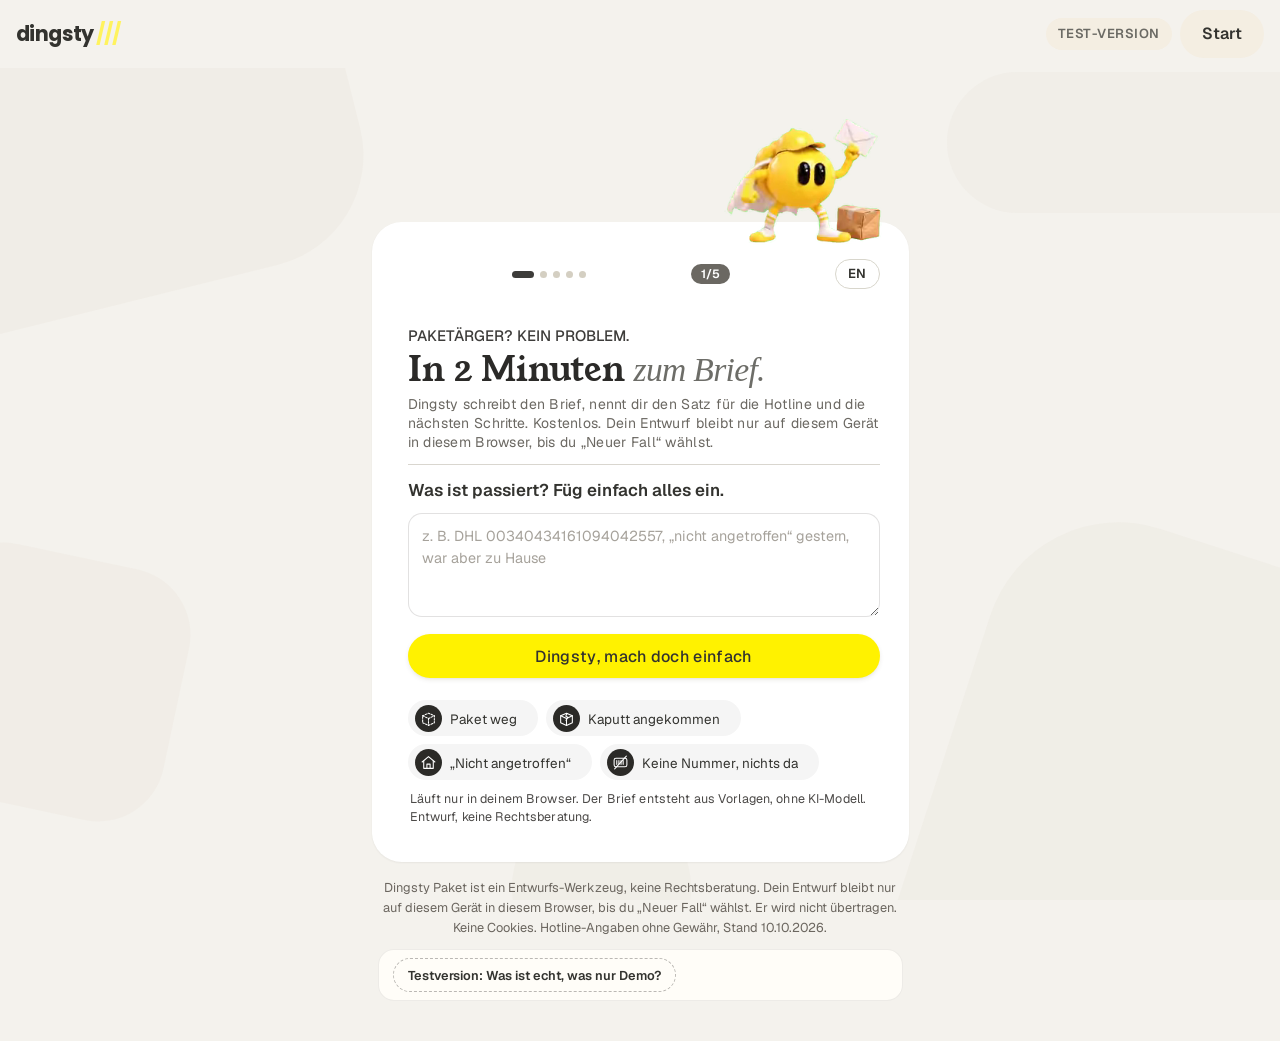
